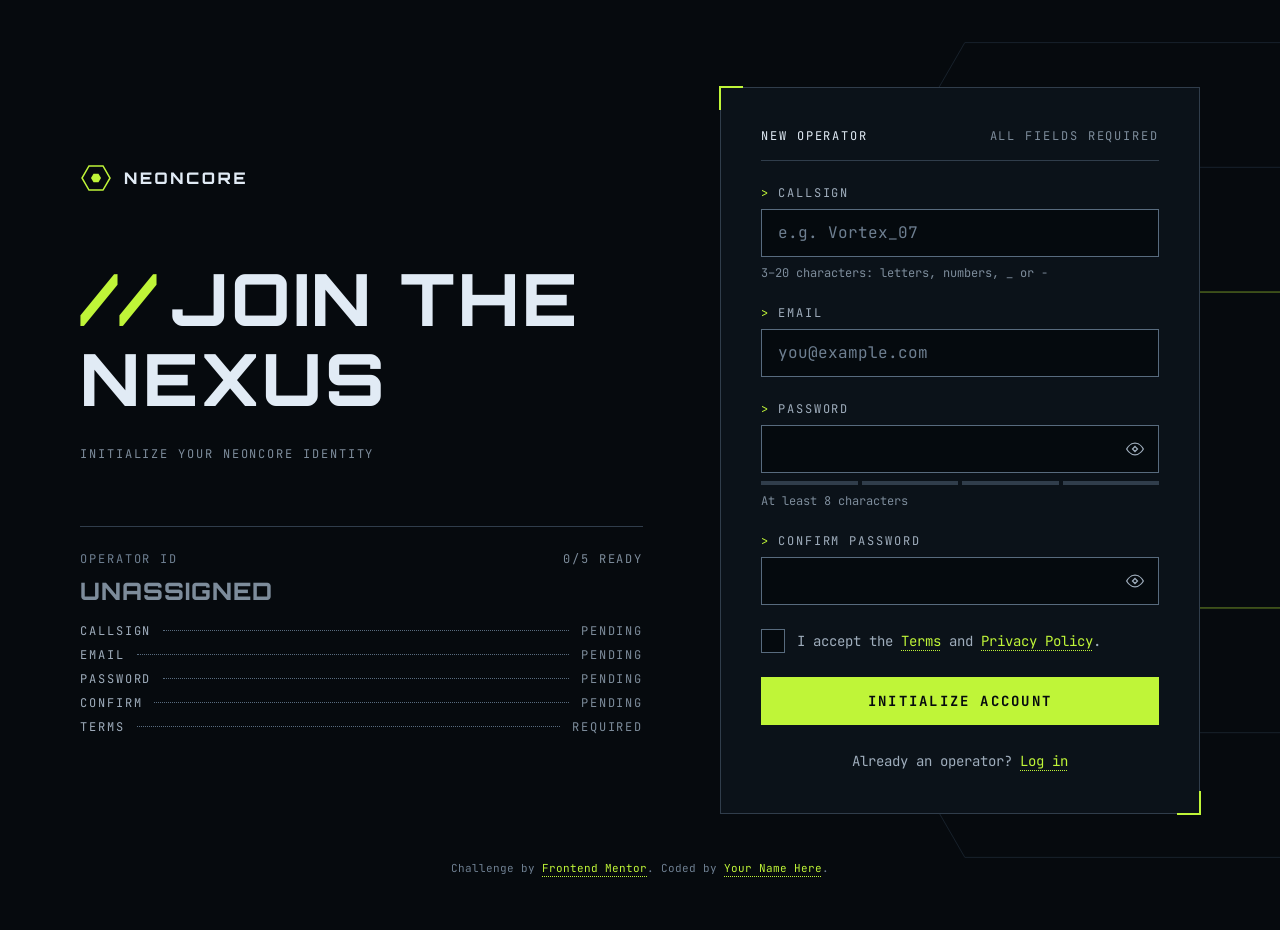
==== gamer-sign-up-form-main/index.html @ 97ead0b1 "Add files via upload" ====
<!DOCTYPE html>
<html lang="en">
<head>
  <meta charset="UTF-8">
  <meta name="viewport" content="width=device-width, initial-scale=1.0">
  <meta name="color-scheme" content="dark">
  <link rel="icon" type="image/png" sizes="32x32" href="./assets/images/favicon-32x32.png">
  <link rel="stylesheet" href="./style.css">
  <title>Frontend Mentor | Gamer sign-up form</title>
  <script src="./script.js" defer></script>
</head>
<body>
  <div class="page">
    <main class="layout">

      <!-- Brand column -->
      <section class="brand" aria-labelledby="page-title">
        <div class="brand__top">
          <img class="brand__logo" src="./assets/images/logo.svg" alt="NEONCORE" width="169" height="32">
          <!-- Ready count shown in the top bar on mobile and tablet (visual mirror of the form) -->
          <p class="readout__count brand__count" aria-hidden="true" data-ready>0/5 ready</p>
        </div>

        <h1 class="brand__title" id="page-title"><span class="brand__slashes" aria-hidden="true">//</span>Join the nexus</h1>
        <p class="brand__tagline">Initialize your NEONCORE identity</p>

        <!-- Operator ID readout: a visual mirror of the form. Hidden from screen
             readers because the form itself already announces all of this. -->
        <div class="readout" aria-hidden="true">
          <div class="readout__head">
            <p class="readout__label">Operator ID</p>
            <p class="readout__count readout__count--panel" data-ready>0/5 ready</p>
          </div>
          <p class="readout__name is-unassigned" data-operator>Unassigned</p>
          <ul class="readout__rows" role="list">
            <li class="readout__row" data-row="callsign"><span class="readout__key">Callsign</span><span class="readout__leader"></span><span class="readout__status">Pending</span></li>
            <li class="readout__row" data-row="email"><span class="readout__key">Email</span><span class="readout__leader"></span><span class="readout__status">Pending</span></li>
            <li class="readout__row" data-row="password"><span class="readout__key">Password</span><span class="readout__leader"></span><span class="readout__status">Pending</span></li>
            <li class="readout__row" data-row="confirm"><span class="readout__key">Confirm</span><span class="readout__leader"></span><span class="readout__status">Pending</span></li>
            <li class="readout__row" data-row="terms"><span class="readout__key">Terms</span><span class="readout__leader"></span><span class="readout__status">Required</span></li>
          </ul>
        </div>
      </section>

      <!-- Sign-up panel -->
      <div class="panel-wrap">
        <div class="panel">
          <form class="form" id="signup" novalidate aria-labelledby="form-title">
            <div class="panel__head">
              <h2 class="panel__title" id="form-title">New operator</h2>
              <p class="panel__note">
                <span class="only-wide">All fields required</span>
                <span class="only-narrow">All required</span>
              </p>
            </div>

            <div class="form__fields">
              <!-- Callsign -->
              <div class="field" data-field="callsign">
                <label class="field__label" for="callsign">Callsign</label>
                <div class="field__control">
                  <input class="field__input" id="callsign" name="callsign" type="text"
                         placeholder="e.g. Vortex_07" autocomplete="username" spellcheck="false"
                         autocapitalize="off" required aria-describedby="callsign-hint">
                  <img class="field__valid" src="./assets/images/icon-tick-20.svg" alt="" width="20" height="20">
                </div>
                <p class="field__hint" id="callsign-hint">3–20 characters: letters, numbers, _ or -</p>
                <p class="field__error" id="callsign-error" hidden>
                  <img src="./assets/images/icon-alert.svg" alt="" width="16" height="16">
                  <span class="field__error-text"></span>
                </p>
              </div>

              <!-- Email -->
              <div class="field" data-field="email">
                <label class="field__label" for="email">Email</label>
                <div class="field__control">
                  <input class="field__input" id="email" name="email" type="email"
                         placeholder="you@example.com" autocomplete="email" spellcheck="false"
                         autocapitalize="off" required>
                  <img class="field__valid" src="./assets/images/icon-tick-20.svg" alt="" width="20" height="20">
                </div>
                <p class="field__error" id="email-error" hidden>
                  <img src="./assets/images/icon-alert.svg" alt="" width="16" height="16">
                  <span class="field__error-text"></span>
                </p>
              </div>

              <!-- Password -->
              <div class="field field--secret" data-field="password">
                <label class="field__label" for="password">Password</label>
                <div class="field__control">
                  <input class="field__input" id="password" name="password" type="password"
                         autocomplete="new-password" required aria-describedby="password-hint">
                  <img class="field__valid" src="./assets/images/icon-tick-20.svg" alt="" width="20" height="20">
                  <button class="field__toggle" type="button" aria-controls="password" aria-pressed="false" aria-label="Show password">
                    <svg class="icon-eye" width="20" height="20" viewBox="0 0 20 20" fill="none" aria-hidden="true" focusable="false"><path stroke="currentColor" stroke-linecap="square" stroke-width="1.25" d="M1.667 10s3-5.833 8.333-5.833S18.334 10 18.334 10s-3 5.833-8.334 5.833S1.667 10 1.667 10Z"/><path stroke="currentColor" stroke-linecap="square" stroke-width="1.25" d="m10 7.5 2.5 2.5-2.5 2.5L7.5 10z"/></svg>
                    <svg class="icon-eye-off" width="20" height="20" viewBox="0 0 20 20" fill="none" aria-hidden="true" focusable="false"><path stroke="currentColor" stroke-linecap="square" stroke-width="1.25" d="M8.333 4.333A7.5 7.5 0 0 1 10 4.167c5.333 0 8.333 5.833 8.333 5.833a14.2 14.2 0 0 1-2 2.75M5.334 5.417C3 7 1.667 10 1.667 10s3 5.833 8.333 5.833a8 8 0 0 0 4.334-1.333M2.5 2.5l15 15"/></svg>
                  </button>
                </div>
                <div class="meter" data-level="0" aria-hidden="true">
                  <span></span><span></span><span></span><span></span>
                </div>
                <div class="field__foot">
                  <p class="field__hint" id="password-hint">At least 8 characters</p>
                  <p class="field__error" id="password-error" hidden>
                    <img src="./assets/images/icon-alert.svg" alt="" width="16" height="16">
                    <span class="field__error-text"></span>
                  </p>
                  <p class="strength" id="password-strength" aria-live="polite" aria-atomic="true"></p>
                </div>
              </div>

              <!-- Confirm password -->
              <div class="field field--secret" data-field="confirm">
                <label class="field__label" for="confirm">Confirm password</label>
                <div class="field__control">
                  <input class="field__input" id="confirm" name="confirm" type="password"
                         autocomplete="new-password" required>
                  <img class="field__valid" src="./assets/images/icon-tick-20.svg" alt="" width="20" height="20">
                  <button class="field__toggle" type="button" aria-controls="confirm" aria-pressed="false" aria-label="Show confirm password">
                    <svg class="icon-eye" width="20" height="20" viewBox="0 0 20 20" fill="none" aria-hidden="true" focusable="false"><path stroke="currentColor" stroke-linecap="square" stroke-width="1.25" d="M1.667 10s3-5.833 8.333-5.833S18.334 10 18.334 10s-3 5.833-8.334 5.833S1.667 10 1.667 10Z"/><path stroke="currentColor" stroke-linecap="square" stroke-width="1.25" d="m10 7.5 2.5 2.5-2.5 2.5L7.5 10z"/></svg>
                    <svg class="icon-eye-off" width="20" height="20" viewBox="0 0 20 20" fill="none" aria-hidden="true" focusable="false"><path stroke="currentColor" stroke-linecap="square" stroke-width="1.25" d="M8.333 4.333A7.5 7.5 0 0 1 10 4.167c5.333 0 8.333 5.833 8.333 5.833a14.2 14.2 0 0 1-2 2.75M5.334 5.417C3 7 1.667 10 1.667 10s3 5.833 8.333 5.833a8 8 0 0 0 4.334-1.333M2.5 2.5l15 15"/></svg>
                  </button>
                </div>
                <p class="field__error" id="confirm-error" hidden>
                  <img src="./assets/images/icon-alert.svg" alt="" width="16" height="16">
                  <span class="field__error-text"></span>
                </p>
              </div>

              <!-- Terms -->
              <div class="field field--terms" data-field="terms">
                <div class="check">
                  <input class="check__box" id="terms" name="terms" type="checkbox" required>
                  <label class="check__label" for="terms">I accept the <a href="#">Terms</a> and <a href="#">Privacy Policy</a>.</label>
                </div>
                <p class="field__error" id="terms-error" hidden>
                  <img src="./assets/images/icon-alert.svg" alt="" width="16" height="16">
                  <span class="field__error-text">Accept the terms to continue</span>
                </p>
              </div>

              <button class="btn btn--submit" id="submit" type="submit">
                <span class="btn__label">Initialize account</span>
              </button>
            </div>

            <p class="form__alt">Already an operator? <a href="#">Log in</a></p>
          </form>

          <!-- Success view -->
          <section class="success" id="success" aria-labelledby="success-title" hidden>
            <svg class="success__icon" width="78" height="72" viewBox="0 0 78 72" fill="none" aria-hidden="true" focusable="false">
              <defs>
                <filter id="hex-glow" x="-1.134" y="-4.2" width="80" height="80" filterUnits="userSpaceOnUse" color-interpolation-filters="sRGB">
                  <feGaussianBlur in="SourceGraphic" stdDeviation="8" result="blur"/>
                  <feColorMatrix in="blur" values="0 0 0 0 0.749 0 0 0 0 0.961 0 0 0 0 0.22 0 0 0 0.6 0" result="glow"/>
                  <feMerge><feMergeNode in="glow"/><feMergeNode in="SourceGraphic"/></feMerge>
                </filter>
              </defs>
              <g stroke="#bff538" stroke-linecap="square" stroke-width="1.5" filter="url(#hex-glow)">
                <path class="success__hex" pathLength="1" d="m60.866 35.8-11 19.05h-22l-11-19.05 11-19.05h22z"/>
                <path class="success__tick" pathLength="1" d="m30.866 35.8 6 6 11-12"/>
              </g>
            </svg>
            <h2 class="success__title" id="success-title" tabindex="-1" aria-describedby="success-message"><span class="brand__slashes" aria-hidden="true">//</span>Handshake complete</h2>
            <p class="success__message" id="success-message">Operator <span class="success__name" data-success-name></span> provisioned. Your account is ready.</p>
            <a class="btn" href="#">Continue to log in</a>
          </section>

          <!-- Announcements for screen readers -->
          <p class="sr-only" id="form-status" role="status"></p>
        </div>
      </div>
    </main>

    <footer class="attribution">
      Challenge by <a href="https://www.frontendmentor.io?ref=challenge">Frontend Mentor</a>.
      Coded by <a href="#">Your Name Here</a>.
    </footer>
  </div>
</body>
</html>
---- gamer-sign-up-form-main/style.css ----
/* ==========================================================================
   NEONCORE sign-up form
   ========================================================================== */

/* ---------- Fonts ---------- */
@font-face {
  font-family: "Orbitron";
  src: url("./assets/fonts/orbitron/static/orbitron-800.ttf") format("truetype");
  font-weight: 800;
  font-display: swap;
}
@font-face {
  font-family: "JetBrains Mono";
  src: url("./assets/fonts/jetbrains-mono/static/jetbrains-mono-400.ttf") format("truetype");
  font-weight: 400;
  font-display: swap;
}
@font-face {
  font-family: "JetBrains Mono";
  src: url("./assets/fonts/jetbrains-mono/static/jetbrains-mono-700.ttf") format("truetype");
  font-weight: 700;
  font-display: swap;
}

/* ---------- Tokens ---------- */
:root {
  --neutral-950: hsl(214 37% 4%);
  --neutral-900: hsl(210 39% 7%);
  --neutral-800: hsl(211 30% 13%);
  --neutral-700: hsl(211 22% 24%);
  --neutral-600: hsl(210 18% 42%);
  --neutral-500: hsl(211 14% 50%);
  --neutral-400: hsl(211 13% 55%);
  --neutral-300: hsl(211 18% 68%);
  --neutral-100: hsl(208 49% 92%);
  --neutral-50: hsl(204 60% 97%);
  --lime-500: hsl(77 90% 59%);
  --lime-700: hsl(77 67% 39%);
  --red-400: hsl(4 100% 74%);
  --amber-400: hsl(40 100% 65%);
  --navy-950: hsl(214 60% 2%);
  --lime-a60: hsl(77 90% 59% / 0.6);
  --lime-a40: hsl(77 90% 59% / 0.4);
  --navy-a80: hsl(214 60% 2% / 0.8);
  --navy-a60: hsl(214 60% 2% / 0.6);

  --font-display: "Orbitron", "Arial Black", system-ui, sans-serif;
  --font-mono: "JetBrains Mono", ui-monospace, "SFMono-Regular", Menlo, Consolas, monospace;

  --focus-ring: 1px solid var(--lime-500);
}

/* ---------- Reset ---------- */
*, *::before, *::after { box-sizing: border-box; }
* { margin: 0; }
html { -webkit-text-size-adjust: 100%; }
img, svg { display: block; max-width: 100%; }
input, button { font: inherit; color: inherit; }
button { cursor: pointer; }
[hidden] { display: none !important; }

::selection { background: var(--lime-500); color: var(--navy-950); }

html { scrollbar-color: var(--neutral-700) var(--neutral-950); }

body {
  min-height: 100vh;
  min-height: 100dvh;
  background: var(--neutral-950);
  color: var(--neutral-300);
  font-family: var(--font-mono);
  font-size: 0.875rem;
  line-height: 1.5rem;
  -webkit-font-smoothing: antialiased;
}

.sr-only {
  position: absolute;
  width: 1px; height: 1px;
  padding: 0; margin: -1px;
  overflow: hidden;
  clip: rect(0 0 0 0);
  white-space: nowrap;
  border: 0;
}

/* ---------- Text presets ---------- */
.preset-6,
.panel__head,
.field__label,
.readout__head,
.readout__row,
.brand__tagline,
.brand__count,
.strength {
  font-size: 0.75rem;
  line-height: 1rem;
  letter-spacing: 0.16em;
  text-transform: uppercase;
}

/* ---------- Links ---------- */
a {
  color: var(--lime-500);
  text-decoration: underline dotted 1px;
  text-underline-offset: 4px;
  transition: color 0.15s, text-decoration-color 0.15s;
}
a:hover { color: var(--neutral-50); }
a:focus-visible {
  outline: var(--focus-ring);
  outline-offset: 2px;
}

/* ---------- Page layout ---------- */
.page {
  min-height: 100vh;
  min-height: 100dvh;
  display: grid;
  grid-template-rows: 1fr auto;
  justify-items: center;
  align-items: center;
  padding: 2rem 1rem 1.5rem;
  overflow-x: clip;
}

.layout {
  width: 100%;
  max-width: 36rem;
  display: grid;
  gap: 2rem;
  align-content: start;
}

@media (min-width: 40rem) {
  .page { padding: 3rem 2rem 2rem; }
}

@media (min-width: 72rem) {
  .page { position: relative; padding: 4rem 2rem; }
  .attribution {
    position: absolute;
    bottom: 1.5rem;
    left: 0;
    right: 0;
    margin: 0;
  }
  .layout {
    max-width: 70rem;
    grid-template-columns: minmax(0, 1fr) 30rem;
    column-gap: clamp(3rem, 6vw, 5rem);
    align-items: center;
    align-content: center;
  }
}

.attribution {
  margin-top: 2rem;
  font-size: 0.6875rem;
  line-height: 1rem;
  text-align: center;
  color: var(--neutral-500);
}

/* ---------- Brand column ---------- */
.brand__top {
  display: flex;
  justify-content: space-between;
  align-items: center;
  gap: 1rem;
}
.brand__logo { width: 169px; height: 32px; flex: none; }
.brand__count { color: var(--neutral-400); }

.brand__title {
  margin-top: 2rem;
  font-family: var(--font-display);
  font-weight: 800;
  font-size: 2.25rem;
  line-height: 2.5rem;
  letter-spacing: 0.04em;
  text-transform: uppercase;
  color: var(--neutral-100);
}
.brand__slashes {
  color: var(--lime-500);
  margin-right: 0.18em;
  letter-spacing: 0.02em;
}

.brand__tagline {
  margin-top: 0.75rem;
  color: var(--neutral-400);
}

/* Readout — compact strip on mobile/tablet */
.readout {
  margin-top: 1.5rem;
  padding-top: 1rem;
  border-top: 1px solid var(--neutral-700);
  display: flex;
  justify-content: space-between;
  align-items: center;
  gap: 1rem;
}
.readout__label { color: var(--neutral-500); }
.readout__count--panel,
.readout__rows { display: none; }

.readout__name {
  font-size: 0.75rem;
  line-height: 1rem;
  letter-spacing: 0.08em;
  color: var(--neutral-100);
  overflow-wrap: anywhere;
  text-align: right;
}
.readout__name.is-unassigned {
  color: var(--neutral-400);
  text-transform: uppercase;
  letter-spacing: 0.16em;
}
.readout__count.is-complete { color: var(--lime-500); }

@media (min-width: 40rem) {
  .brand__title { margin-top: 3rem; font-size: 2.5rem; line-height: 3rem; }
}

@media (min-width: 72rem) {
  .brand__count { display: none; }
  .brand__title {
    margin-top: 4rem;
    font-size: 4.5rem;
    line-height: 5rem;
  }
  .brand__tagline { margin-top: 1.75rem; }

  .readout {
    margin-top: 4rem;
    padding-top: 1.5rem;
    display: block;
  }
  .readout__head {
    display: flex;
    justify-content: space-between;
    gap: 1rem;
  }
  .readout__count--panel { display: block; color: var(--neutral-400); }
  .readout__name,
  .readout__name.is-unassigned {
    margin-top: 0.5rem;
    font-family: var(--font-display);
    font-weight: 800;
    font-size: 1.5rem;
    line-height: 2rem;
    letter-spacing: 0.04em;
    text-align: left;
  }
  .readout__rows {
    display: block;
    margin-top: 0.75rem;
    padding: 0;
    list-style: none;
  }
  .readout__row {
    display: flex;
    align-items: center;
    gap: 0.75rem;
    height: 1.5rem;
  }
  .readout__key { color: var(--neutral-300); }
  .readout__leader {
    flex: 1;
    border-bottom: 1px dotted var(--neutral-600);
  }
  .readout__status { color: var(--neutral-400); transition: color 0.2s; }
  .readout__row.is-ok .readout__status { color: var(--neutral-100); }
  .readout__row.is-fault .readout__status { color: var(--red-400); }
  .readout__row.is-locked .readout__status { color: var(--neutral-300); }
}

/* ---------- Panel ---------- */
.panel-wrap {
  position: relative;
  isolation: isolate;
}

@media (min-width: 72rem) {
  /* Hex backdrop centred on the panel's right edge */
  .panel-wrap::before {
    content: "";
    position: absolute;
    z-index: -1;
    left: 100%;
    top: 50%;
    width: 960px;
    height: 960px;
    transform: translate(-50%, -50%);
    background: url("./assets/images/pattern-backdrop.svg") center / contain no-repeat;
    pointer-events: none;
  }
}

.panel {
  position: relative;
  display: grid;
  background: var(--neutral-900);
  border: 1px solid var(--neutral-700);
  padding: 2rem 1.25rem;
}
.panel::before,
.panel::after {
  content: "";
  position: absolute;
  width: 1.5rem;
  height: 1.5rem;
  border: 2px solid var(--lime-500);
  pointer-events: none;
}
.panel::before { top: -2px; left: -2px; border-right: 0; border-bottom: 0; }
.panel::after { bottom: -2px; right: -2px; border-left: 0; border-top: 0; }

@media (min-width: 40rem) {
  .panel { padding: 2.5rem; }
}

.panel__head {
  display: flex;
  justify-content: space-between;
  gap: 1rem;
  padding-bottom: 1rem;
  border-bottom: 1px solid var(--neutral-700);
}
.panel__title {
  font: inherit;
  letter-spacing: inherit;
  color: var(--neutral-100);
}
.panel__note { color: var(--neutral-400); text-align: right; }

.only-wide { display: none; }
@media (min-width: 40rem) {
  .only-wide { display: inline; }
  .only-narrow { display: none; }
}

/* ---------- Form ---------- */
.form__fields {
  margin-top: 1.5rem;
  display: grid;
  gap: 1.5rem;
}

.form__alt {
  margin-top: 1.5rem;
  text-align: center;
  color: var(--neutral-300);
}

/* Field */
.field__label {
  display: block;
  margin-bottom: 0.5rem;
  color: var(--neutral-300);
}
.field__label::before {
  content: ">";
  content: ">" / "";
  color: var(--lime-500);
  margin-right: 0.5rem;
}

.field__control { position: relative; }

.field__input {
  display: block;
  width: 100%;
  height: 3rem;
  padding: 0 3rem 0 1rem;
  border: 1px solid var(--neutral-600);
  border-radius: 0;
  background: var(--navy-a60);
  color: var(--neutral-50);
  font-size: 1rem;
  line-height: 1.5rem;
  caret-color: var(--lime-500);
  appearance: none;
  transition: border-color 0.15s;
}
.field--secret .field__input { padding-right: 5rem; }
.field__input[type="password"] { letter-spacing: 0.16em; }
.field__input::placeholder { color: var(--neutral-500); opacity: 1; letter-spacing: 0; }
.field__input:hover { border-color: var(--neutral-300); }
.field__input:focus {
  outline: var(--focus-ring);
  outline-offset: 2px;
  border-color: var(--lime-500);
}
.field__input[readonly] { cursor: default; }
.field__input[readonly]:hover { border-color: var(--neutral-600); }

/* Autofill in the dark theme */
.field__input:-webkit-autofill,
.field__input:-webkit-autofill:hover,
.field__input:-webkit-autofill:focus {
  -webkit-text-fill-color: var(--neutral-50);
  box-shadow: 0 0 0 100px var(--navy-950) inset;
  caret-color: var(--lime-500);
}

.field.is-invalid .field__input { border-color: var(--red-400); }

/* Valid tick */
.field__valid {
  position: absolute;
  top: 50%;
  right: 1rem;
  translate: 0 -50%;
  opacity: 0;
  pointer-events: none;
  transition: opacity 0.15s;
}
.field--secret .field__valid { right: 3rem; }
.field.is-valid .field__valid { opacity: 1; }

/* Show / hide toggle */
.field__toggle {
  position: absolute;
  top: 50%;
  right: 0.25rem;
  translate: 0 -50%;
  width: 2.5rem;
  height: 2.5rem;
  display: grid;
  place-items: center;
  padding: 0;
  border: 0;
  background: transparent;
  color: var(--neutral-300);
  transition: color 0.15s;
}
.field__toggle:hover { color: var(--neutral-50); }
.field__toggle[aria-pressed="true"] { color: var(--lime-500); }
.field__toggle:focus-visible {
  outline: var(--focus-ring);
  outline-offset: -1px;
}
.field__toggle:disabled { cursor: default; color: var(--neutral-600); }
.field__toggle .icon-eye-off,
.field__toggle[aria-pressed="true"] .icon-eye { display: none; }
.field__toggle[aria-pressed="true"] .icon-eye-off { display: block; }

/* Hint and error */
.field__hint {
  margin-top: 0.5rem;
  font-size: 0.75rem;
  line-height: 1rem;
  color: var(--neutral-400);
}
.field__error {
  margin-top: 0.5rem;
  display: flex;
  align-items: flex-start;
  gap: 0.5rem;
  font-size: 0.75rem;
  line-height: 1rem;
  color: var(--red-400);
}
.field__error img { flex: none; }

/* Password footer: hint/error on the left, strength on the right */
.field__foot {
  margin-top: 0.5rem;
  display: flex;
  justify-content: space-between;
  align-items: flex-start;
  gap: 1rem;
}
.field__foot .field__hint,
.field__foot .field__error { margin-top: 0; }
.strength { margin-left: auto; flex: none; }

/* Strength meter */
.meter {
  margin-top: 0.5rem;
  display: grid;
  grid-template-columns: repeat(4, 1fr);
  gap: 0.25rem;
}
.meter span {
  height: 0.25rem;
  background: var(--neutral-700);
  transition: background-color 0.2s;
}
.meter[data-level="1"] { --meter: var(--red-400); }
.meter[data-level="2"] { --meter: var(--amber-400); }
.meter[data-level="3"],
.meter[data-level="4"] { --meter: var(--lime-500); }
.meter[data-level="1"] span:nth-child(-n + 1),
.meter[data-level="2"] span:nth-child(-n + 2),
.meter[data-level="3"] span:nth-child(-n + 3),
.meter[data-level="4"] span { background: var(--meter); }

.strength[data-level="1"] { color: var(--red-400); }
.strength[data-level="2"] { color: var(--amber-400); }
.strength[data-level="3"],
.strength[data-level="4"] { color: var(--lime-500); }

/* Checkbox */
.check {
  display: flex;
  align-items: flex-start;
  gap: 0.75rem;
}
.check__box {
  flex: none;
  width: 1.5rem;
  height: 1.5rem;
  border: 1px solid var(--neutral-600);
  border-radius: 0;
  background: var(--navy-a60) center / 1rem no-repeat;
  appearance: none;
  cursor: pointer;
  transition: border-color 0.15s, background-color 0.15s;
}
.check__box:hover { border-color: var(--neutral-300); }
.check__box:checked {
  background-color: var(--lime-500);
  background-image: url("./assets/images/icon-tick-16.svg");
  border-color: var(--lime-500);
}
.check__box:checked:hover { background-color: var(--neutral-50); border-color: var(--neutral-50); }
.check__box:focus-visible {
  outline: var(--focus-ring);
  outline-offset: 2px;
}
.check__box:disabled { cursor: default; }
.field.is-invalid .check__box { border-color: var(--red-400); }
.check__label { color: var(--neutral-300); cursor: pointer; }
.check__label a { white-space: nowrap; }

/* ---------- Buttons ---------- */
.btn {
  display: flex;
  justify-content: center;
  align-items: center;
  width: 100%;
  min-height: 3rem;
  padding: 0.6875rem 1.5rem;
  border: 1px solid var(--lime-500);
  border-radius: 0;
  background: var(--lime-500);
  color: var(--neutral-950);
  font-family: var(--font-mono);
  font-weight: 700;
  font-size: 0.875rem;
  line-height: 1.5rem;
  letter-spacing: 0.16em;
  text-transform: uppercase;
  text-decoration: none;
  text-align: center;
  transition: background-color 0.15s, border-color 0.15s, color 0.15s, box-shadow 0.15s, translate 0.15s;
}
.btn:hover {
  background: var(--neutral-50);
  border-color: var(--neutral-50);
  color: var(--neutral-950);
  box-shadow: 4px 4px 0 var(--lime-700);
}
.btn:active { translate: 2px 2px; box-shadow: 2px 2px 0 var(--lime-700); }
.btn:focus-visible {
  outline: var(--focus-ring);
  outline-offset: 3px;
}

/* Loading */
.btn.is-loading,
.btn.is-loading:hover,
.btn.is-loading:active {
  background: transparent;
  border-color: var(--lime-500);
  color: var(--lime-500);
  box-shadow: none;
  translate: none;
  cursor: progress;
}
.btn.is-loading .btn__label::after {
  content: "_";
  content: "_" / "";
}
@media (prefers-reduced-motion: no-preference) {
  .btn.is-loading .btn__label::after { animation: blink 1s steps(1) infinite; }
}
@keyframes blink { 50% { opacity: 0; } }

/* ---------- Success ---------- */
.success {
  display: grid;
  align-content: center;
  justify-items: start;
  align-self: center;
  padding-block: 0.5rem;
}
.success__icon {
  /* the glow filter pads the artwork; pull the visible hex onto the content edge */
  margin: -1.0625rem 0 -1rem -1.0625rem;
}
.success__title {
  margin-top: 0.75rem;
  font-family: var(--font-display);
  font-weight: 800;
  font-size: 1.5rem;
  line-height: 2rem;
  letter-spacing: 0.04em;
  text-transform: uppercase;
  color: var(--neutral-100);
}
.success__title:focus { outline: none; }
.success__title:focus-visible { outline: var(--focus-ring); outline-offset: 4px; }
.success__message {
  margin-top: 1rem;
  font-size: 1rem;
  line-height: 1.5rem;
  color: var(--neutral-300);
}
.success__name { color: var(--lime-500); overflow-wrap: anywhere; }
.success .btn { margin-top: 2rem; }

/* ---------- Motion ---------- */
@media (prefers-reduced-motion: no-preference) {
  .panel.is-shaking { animation: shake 0.4s cubic-bezier(.36, .07, .19, .97); }

  .success:not([hidden]) .success__hex,
  .success:not([hidden]) .success__tick {
    stroke-dasharray: 1;
    stroke-dashoffset: 1;
    animation: draw 0.6s ease-out forwards;
  }
  .success:not([hidden]) .success__tick { animation-delay: 0.45s; animation-duration: 0.3s; }
}
@keyframes shake {
  20%, 60% { translate: -6px 0; }
  40%, 80% { translate: 6px 0; }
}
@keyframes draw { to { stroke-dashoffset: 0; } }
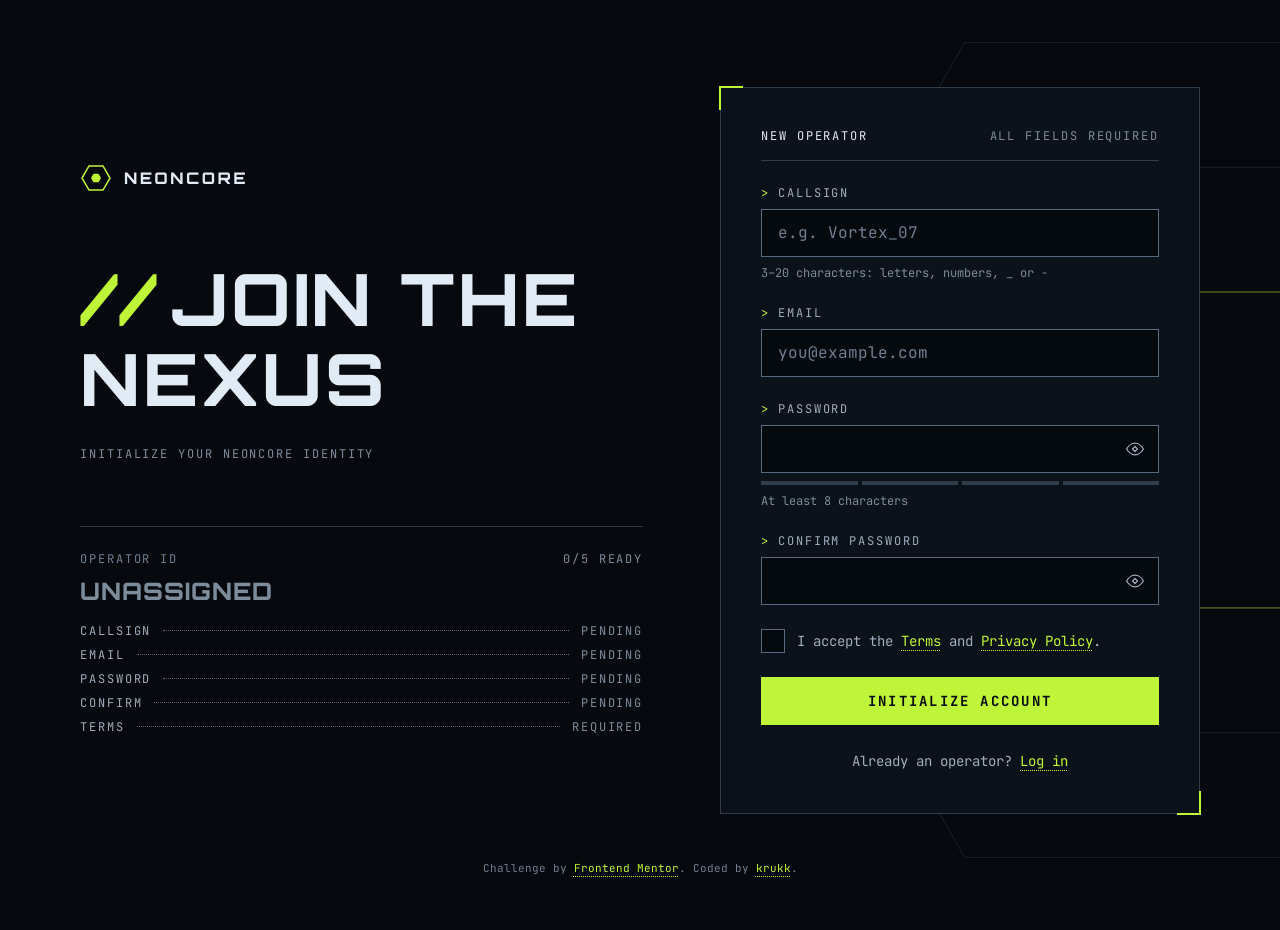
==== commit a8ec0927: "Update index.html" ====
--- a/gamer-sign-up-form-main/index.html
+++ b/gamer-sign-up-form-main/index.html
@@ -12,20 +12,13 @@
 <body>
   <div class="page">
     <main class="layout">
-
-      <!-- Brand column -->
       <section class="brand" aria-labelledby="page-title">
         <div class="brand__top">
           <img class="brand__logo" src="./assets/images/logo.svg" alt="NEONCORE" width="169" height="32">
-          <!-- Ready count shown in the top bar on mobile and tablet (visual mirror of the form) -->
           <p class="readout__count brand__count" aria-hidden="true" data-ready>0/5 ready</p>
         </div>
-
         <h1 class="brand__title" id="page-title"><span class="brand__slashes" aria-hidden="true">//</span>Join the nexus</h1>
         <p class="brand__tagline">Initialize your NEONCORE identity</p>
-
-        <!-- Operator ID readout: a visual mirror of the form. Hidden from screen
-             readers because the form itself already announces all of this. -->
         <div class="readout" aria-hidden="true">
           <div class="readout__head">
             <p class="readout__label">Operator ID</p>
@@ -41,8 +34,6 @@
           </ul>
         </div>
       </section>
-
-      <!-- Sign-up panel -->
       <div class="panel-wrap">
         <div class="panel">
           <form class="form" id="signup" novalidate aria-labelledby="form-title">
@@ -53,9 +44,7 @@
                 <span class="only-narrow">All required</span>
               </p>
             </div>
-
             <div class="form__fields">
-              <!-- Callsign -->
               <div class="field" data-field="callsign">
                 <label class="field__label" for="callsign">Callsign</label>
                 <div class="field__control">
@@ -70,8 +59,6 @@
                   <span class="field__error-text"></span>
                 </p>
               </div>
-
-              <!-- Email -->
               <div class="field" data-field="email">
                 <label class="field__label" for="email">Email</label>
                 <div class="field__control">
@@ -85,8 +72,6 @@
                   <span class="field__error-text"></span>
                 </p>
               </div>
-
-              <!-- Password -->
               <div class="field field--secret" data-field="password">
                 <label class="field__label" for="password">Password</label>
                 <div class="field__control">
@@ -110,8 +95,6 @@
                   <p class="strength" id="password-strength" aria-live="polite" aria-atomic="true"></p>
                 </div>
               </div>
-
-              <!-- Confirm password -->
               <div class="field field--secret" data-field="confirm">
                 <label class="field__label" for="confirm">Confirm password</label>
                 <div class="field__control">
@@ -128,8 +111,6 @@
                   <span class="field__error-text"></span>
                 </p>
               </div>
-
-              <!-- Terms -->
               <div class="field field--terms" data-field="terms">
                 <div class="check">
                   <input class="check__box" id="terms" name="terms" type="checkbox" required>
@@ -140,16 +121,12 @@
                   <span class="field__error-text">Accept the terms to continue</span>
                 </p>
               </div>
-
               <button class="btn btn--submit" id="submit" type="submit">
                 <span class="btn__label">Initialize account</span>
               </button>
             </div>
-
             <p class="form__alt">Already an operator? <a href="#">Log in</a></p>
           </form>
-
-          <!-- Success view -->
           <section class="success" id="success" aria-labelledby="success-title" hidden>
             <svg class="success__icon" width="78" height="72" viewBox="0 0 78 72" fill="none" aria-hidden="true" focusable="false">
               <defs>
@@ -169,15 +146,13 @@
             <a class="btn" href="#">Continue to log in</a>
           </section>
 
-          <!-- Announcements for screen readers -->
           <p class="sr-only" id="form-status" role="status"></p>
         </div>
       </div>
     </main>
-
     <footer class="attribution">
       Challenge by <a href="https://www.frontendmentor.io?ref=challenge">Frontend Mentor</a>.
-      Coded by <a href="#">Your Name Here</a>.
+      Coded by <a href="#">krukk</a>.
     </footer>
   </div>
 </body>
--- a/gamer-sign-up-form-main/style.css
+++ b/gamer-sign-up-form-main/style.css
@@ -1,90 +1,115 @@
-/* ==========================================================================
-   NEONCORE sign-up form
-   ========================================================================== */
-
-/* ---------- Fonts ---------- */
 @font-face {
-  font-family: "Orbitron";
-  src: url("./assets/fonts/orbitron/static/orbitron-800.ttf") format("truetype");
-  font-weight: 800;
-  font-display: swap;
-}
+    font-family: "Orbitron";
+    src: url("./assets/fonts/orbitron/static/orbitron-800.ttf") format("truetype");
+    font-weight: 800;
+    font-display: swap;
+}
+
 @font-face {
-  font-family: "JetBrains Mono";
-  src: url("./assets/fonts/jetbrains-mono/static/jetbrains-mono-400.ttf") format("truetype");
-  font-weight: 400;
-  font-display: swap;
-}
+    font-family: "JetBrains Mono";
+    src: url("./assets/fonts/jetbrains-mono/static/jetbrains-mono-400.ttf") format("truetype");
+    font-weight: 400;
+    font-display: swap;
+}
+
 @font-face {
-  font-family: "JetBrains Mono";
-  src: url("./assets/fonts/jetbrains-mono/static/jetbrains-mono-700.ttf") format("truetype");
-  font-weight: 700;
-  font-display: swap;
-}
-
-/* ---------- Tokens ---------- */
+    font-family: "JetBrains Mono";
+    src: url("./assets/fonts/jetbrains-mono/static/jetbrains-mono-700.ttf") format("truetype");
+    font-weight: 700;
+    font-display: swap;
+}
+
 :root {
-  --neutral-950: hsl(214 37% 4%);
-  --neutral-900: hsl(210 39% 7%);
-  --neutral-800: hsl(211 30% 13%);
-  --neutral-700: hsl(211 22% 24%);
-  --neutral-600: hsl(210 18% 42%);
-  --neutral-500: hsl(211 14% 50%);
-  --neutral-400: hsl(211 13% 55%);
-  --neutral-300: hsl(211 18% 68%);
-  --neutral-100: hsl(208 49% 92%);
-  --neutral-50: hsl(204 60% 97%);
-  --lime-500: hsl(77 90% 59%);
-  --lime-700: hsl(77 67% 39%);
-  --red-400: hsl(4 100% 74%);
-  --amber-400: hsl(40 100% 65%);
-  --navy-950: hsl(214 60% 2%);
-  --lime-a60: hsl(77 90% 59% / 0.6);
-  --lime-a40: hsl(77 90% 59% / 0.4);
-  --navy-a80: hsl(214 60% 2% / 0.8);
-  --navy-a60: hsl(214 60% 2% / 0.6);
-
-  --font-display: "Orbitron", "Arial Black", system-ui, sans-serif;
-  --font-mono: "JetBrains Mono", ui-monospace, "SFMono-Regular", Menlo, Consolas, monospace;
-
-  --focus-ring: 1px solid var(--lime-500);
-}
-
-/* ---------- Reset ---------- */
-*, *::before, *::after { box-sizing: border-box; }
-* { margin: 0; }
-html { -webkit-text-size-adjust: 100%; }
-img, svg { display: block; max-width: 100%; }
-input, button { font: inherit; color: inherit; }
-button { cursor: pointer; }
-[hidden] { display: none !important; }
-
-::selection { background: var(--lime-500); color: var(--navy-950); }
-
-html { scrollbar-color: var(--neutral-700) var(--neutral-950); }
+    --neutral-950: hsl(214 37% 4%);
+    --neutral-900: hsl(210 39% 7%);
+    --neutral-800: hsl(211 30% 13%);
+    --neutral-700: hsl(211 22% 24%);
+    --neutral-600: hsl(210 18% 42%);
+    --neutral-500: hsl(211 14% 50%);
+    --neutral-400: hsl(211 13% 55%);
+    --neutral-300: hsl(211 18% 68%);
+    --neutral-100: hsl(208 49% 92%);
+    --neutral-50: hsl(204 60% 97%);
+    --lime-500: hsl(77 90% 59%);
+    --lime-700: hsl(77 67% 39%);
+    --red-400: hsl(4 100% 74%);
+    --amber-400: hsl(40 100% 65%);
+    --navy-950: hsl(214 60% 2%);
+    --lime-a60: hsl(77 90% 59% / 0.6);
+    --lime-a40: hsl(77 90% 59% / 0.4);
+    --navy-a80: hsl(214 60% 2% / 0.8);
+    --navy-a60: hsl(214 60% 2% / 0.6);
+    --font-display: "Orbitron", "Arial Black", system-ui, sans-serif;
+    --font-mono: "JetBrains Mono", ui-monospace, "SFMono-Regular", Menlo, Consolas, monospace;
+    --focus-ring: 1px solid var(--lime-500);
+}
+
+*,
+*::before,
+*::after {
+    box-sizing: border-box;
+}
+
+* {
+    margin: 0;
+}
+
+html {
+    -webkit-text-size-adjust: 100%;
+}
+
+img,
+svg {
+    display: block;
+    max-width: 100%;
+}
+
+input,
+button {
+    font: inherit;
+    color: inherit;
+}
+
+button {
+    cursor: pointer;
+}
+
+[hidden] {
+    display: none !important;
+}
+
+::selection {
+    background: var(--lime-500);
+    color: var(--navy-950);
+}
+
+html {
+    scrollbar-color: var(--neutral-700) var(--neutral-950);
+}
 
 body {
-  min-height: 100vh;
-  min-height: 100dvh;
-  background: var(--neutral-950);
-  color: var(--neutral-300);
-  font-family: var(--font-mono);
-  font-size: 0.875rem;
-  line-height: 1.5rem;
-  -webkit-font-smoothing: antialiased;
+    min-height: 100vh;
+    min-height: 100dvh;
+    background: var(--neutral-950);
+    color: var(--neutral-300);
+    font-family: var(--font-mono);
+    font-size: 0.875rem;
+    line-height: 1.5rem;
+    -webkit-font-smoothing: antialiased;
 }
 
 .sr-only {
-  position: absolute;
-  width: 1px; height: 1px;
-  padding: 0; margin: -1px;
-  overflow: hidden;
-  clip: rect(0 0 0 0);
-  white-space: nowrap;
-  border: 0;
-}
-
-/* ---------- Text presets ---------- */
+    position: absolute;
+    width: 1px;
+    height: 1px;
+    padding: 0;
+    margin: -1px;
+    overflow: hidden;
+    clip: rect(0 0 0 0);
+    white-space: nowrap;
+    border: 0;
+}
+
 .preset-6,
 .panel__head,
 .field__label,
@@ -93,553 +118,764 @@
 .brand__tagline,
 .brand__count,
 .strength {
-  font-size: 0.75rem;
-  line-height: 1rem;
-  letter-spacing: 0.16em;
-  text-transform: uppercase;
-}
-
-/* ---------- Links ---------- */
+    font-size: 0.75rem;
+    line-height: 1rem;
+    letter-spacing: 0.16em;
+    text-transform: uppercase;
+}
+
 a {
-  color: var(--lime-500);
-  text-decoration: underline dotted 1px;
-  text-underline-offset: 4px;
-  transition: color 0.15s, text-decoration-color 0.15s;
-}
-a:hover { color: var(--neutral-50); }
+    color: var(--lime-500);
+    text-decoration: underline dotted 1px;
+    text-underline-offset: 4px;
+    transition: color 0.15s, text-decoration-color 0.15s;
+}
+
+a:hover {
+    color: var(--neutral-50);
+}
+
 a:focus-visible {
-  outline: var(--focus-ring);
-  outline-offset: 2px;
-}
-
-/* ---------- Page layout ---------- */
+    outline: var(--focus-ring);
+    outline-offset: 2px;
+}
+
 .page {
-  min-height: 100vh;
-  min-height: 100dvh;
-  display: grid;
-  grid-template-rows: 1fr auto;
-  justify-items: center;
-  align-items: center;
-  padding: 2rem 1rem 1.5rem;
-  overflow-x: clip;
+    min-height: 100vh;
+    min-height: 100dvh;
+    display: grid;
+    grid-template-rows: 1fr auto;
+    justify-items: center;
+    align-items: center;
+    padding: 2rem 1rem 1.5rem;
+    overflow-x: clip;
 }
 
 .layout {
-  width: 100%;
-  max-width: 36rem;
-  display: grid;
-  gap: 2rem;
-  align-content: start;
+    width: 100%;
+    max-width: 36rem;
+    display: grid;
+    gap: 2rem;
+    align-content: start;
 }
 
 @media (min-width: 40rem) {
-  .page { padding: 3rem 2rem 2rem; }
+    .page {
+        padding: 3rem 2rem 2rem;
+    }
 }
 
 @media (min-width: 72rem) {
-  .page { position: relative; padding: 4rem 2rem; }
-  .attribution {
+    .page {
+        position: relative;
+        padding: 4rem 2rem;
+    }
+    .attribution {
+        position: absolute;
+        bottom: 1.5rem;
+        left: 0;
+        right: 0;
+        margin: 0;
+    }
+    .layout {
+        max-width: 70rem;
+        grid-template-columns: minmax(0, 1fr) 30rem;
+        column-gap: clamp(3rem, 6vw, 5rem);
+        align-items: center;
+        align-content: center;
+    }
+}
+
+.attribution {
+    margin-top: 2rem;
+    font-size: 0.6875rem;
+    line-height: 1rem;
+    text-align: center;
+    color: var(--neutral-500);
+}
+
+.brand__top {
+    display: flex;
+    justify-content: space-between;
+    align-items: center;
+    gap: 1rem;
+}
+
+.brand__logo {
+    width: 169px;
+    height: 32px;
+    flex: none;
+}
+
+.brand__count {
+    color: var(--neutral-400);
+}
+
+.brand__title {
+    margin-top: 2rem;
+    font-family: var(--font-display);
+    font-weight: 800;
+    font-size: 2.25rem;
+    line-height: 2.5rem;
+    letter-spacing: 0.04em;
+    text-transform: uppercase;
+    color: var(--neutral-100);
+}
+
+.brand__slashes {
+    color: var(--lime-500);
+    margin-right: 0.18em;
+    letter-spacing: 0.02em;
+}
+
+.brand__tagline {
+    margin-top: 0.75rem;
+    color: var(--neutral-400);
+}
+
+.readout {
+    margin-top: 1.5rem;
+    padding-top: 1rem;
+    border-top: 1px solid var(--neutral-700);
+    display: flex;
+    justify-content: space-between;
+    align-items: center;
+    gap: 1rem;
+}
+
+.readout__label {
+    color: var(--neutral-500);
+}
+
+.readout__count--panel,
+.readout__rows {
+    display: none;
+}
+
+.readout__name {
+    font-size: 0.75rem;
+    line-height: 1rem;
+    letter-spacing: 0.08em;
+    color: var(--neutral-100);
+    overflow-wrap: anywhere;
+    text-align: right;
+}
+
+.readout__name.is-unassigned {
+    color: var(--neutral-400);
+    text-transform: uppercase;
+    letter-spacing: 0.16em;
+}
+
+.readout__count.is-complete {
+    color: var(--lime-500);
+}
+
+@media (min-width: 40rem) {
+    .brand__title {
+        margin-top: 3rem;
+        font-size: 2.5rem;
+        line-height: 3rem;
+    }
+}
+
+@media (min-width: 72rem) {
+    .brand__count {
+        display: none;
+    }
+    .brand__title {
+        margin-top: 4rem;
+        font-size: 4.5rem;
+        line-height: 5rem;
+    }
+    .brand__tagline {
+        margin-top: 1.75rem;
+    }
+    .readout {
+        margin-top: 4rem;
+        padding-top: 1.5rem;
+        display: block;
+    }
+    .readout__head {
+        display: flex;
+        justify-content: space-between;
+        gap: 1rem;
+    }
+    .readout__count--panel {
+        display: block;
+        color: var(--neutral-400);
+    }
+    .readout__name,
+    .readout__name.is-unassigned {
+        margin-top: 0.5rem;
+        font-family: var(--font-display);
+        font-weight: 800;
+        font-size: 1.5rem;
+        line-height: 2rem;
+        letter-spacing: 0.04em;
+        text-align: left;
+    }
+    .readout__rows {
+        display: block;
+        margin-top: 0.75rem;
+        padding: 0;
+        list-style: none;
+    }
+    .readout__row {
+        display: flex;
+        align-items: center;
+        gap: 0.75rem;
+        height: 1.5rem;
+    }
+    .readout__key {
+        color: var(--neutral-300);
+    }
+    .readout__leader {
+        flex: 1;
+        border-bottom: 1px dotted var(--neutral-600);
+    }
+    .readout__status {
+        color: var(--neutral-400);
+        transition: color 0.2s;
+    }
+    .readout__row.is-ok .readout__status {
+        color: var(--neutral-100);
+    }
+    .readout__row.is-fault .readout__status {
+        color: var(--red-400);
+    }
+    .readout__row.is-locked .readout__status {
+        color: var(--neutral-300);
+    }
+}
+
+.panel-wrap {
+    position: relative;
+    isolation: isolate;
+}
+
+@media (min-width: 72rem) {
+    .panel-wrap::before {
+        content: "";
+        position: absolute;
+        z-index: -1;
+        left: 100%;
+        top: 50%;
+        width: 960px;
+        height: 960px;
+        transform: translate(-50%, -50%);
+        background: url("./assets/images/pattern-backdrop.svg") center / contain no-repeat;
+        pointer-events: none;
+    }
+}
+
+.panel {
+    position: relative;
+    display: grid;
+    background: var(--neutral-900);
+    border: 1px solid var(--neutral-700);
+    padding: 2rem 1.25rem;
+}
+
+.panel::before,
+.panel::after {
+    content: "";
     position: absolute;
-    bottom: 1.5rem;
-    left: 0;
-    right: 0;
-    margin: 0;
-  }
-  .layout {
-    max-width: 70rem;
-    grid-template-columns: minmax(0, 1fr) 30rem;
-    column-gap: clamp(3rem, 6vw, 5rem);
-    align-items: center;
-    align-content: center;
-  }
-}
-
-.attribution {
-  margin-top: 2rem;
-  font-size: 0.6875rem;
-  line-height: 1rem;
-  text-align: center;
-  color: var(--neutral-500);
-}
-
-/* ---------- Brand column ---------- */
-.brand__top {
-  display: flex;
-  justify-content: space-between;
-  align-items: center;
-  gap: 1rem;
-}
-.brand__logo { width: 169px; height: 32px; flex: none; }
-.brand__count { color: var(--neutral-400); }
-
-.brand__title {
-  margin-top: 2rem;
-  font-family: var(--font-display);
-  font-weight: 800;
-  font-size: 2.25rem;
-  line-height: 2.5rem;
-  letter-spacing: 0.04em;
-  text-transform: uppercase;
-  color: var(--neutral-100);
-}
-.brand__slashes {
-  color: var(--lime-500);
-  margin-right: 0.18em;
-  letter-spacing: 0.02em;
-}
-
-.brand__tagline {
-  margin-top: 0.75rem;
-  color: var(--neutral-400);
-}
-
-/* Readout — compact strip on mobile/tablet */
-.readout {
-  margin-top: 1.5rem;
-  padding-top: 1rem;
-  border-top: 1px solid var(--neutral-700);
-  display: flex;
-  justify-content: space-between;
-  align-items: center;
-  gap: 1rem;
-}
-.readout__label { color: var(--neutral-500); }
-.readout__count--panel,
-.readout__rows { display: none; }
-
-.readout__name {
-  font-size: 0.75rem;
-  line-height: 1rem;
-  letter-spacing: 0.08em;
-  color: var(--neutral-100);
-  overflow-wrap: anywhere;
-  text-align: right;
-}
-.readout__name.is-unassigned {
-  color: var(--neutral-400);
-  text-transform: uppercase;
-  letter-spacing: 0.16em;
-}
-.readout__count.is-complete { color: var(--lime-500); }
+    width: 1.5rem;
+    height: 1.5rem;
+    border: 2px solid var(--lime-500);
+    pointer-events: none;
+}
+
+.panel::before {
+    top: -2px;
+    left: -2px;
+    border-right: 0;
+    border-bottom: 0;
+}
+
+.panel::after {
+    bottom: -2px;
+    right: -2px;
+    border-left: 0;
+    border-top: 0;
+}
 
 @media (min-width: 40rem) {
-  .brand__title { margin-top: 3rem; font-size: 2.5rem; line-height: 3rem; }
-}
-
-@media (min-width: 72rem) {
-  .brand__count { display: none; }
-  .brand__title {
-    margin-top: 4rem;
-    font-size: 4.5rem;
-    line-height: 5rem;
-  }
-  .brand__tagline { margin-top: 1.75rem; }
-
-  .readout {
-    margin-top: 4rem;
-    padding-top: 1.5rem;
-    display: block;
-  }
-  .readout__head {
+    .panel {
+        padding: 2.5rem;
+    }
+}
+
+.panel__head {
     display: flex;
     justify-content: space-between;
     gap: 1rem;
-  }
-  .readout__count--panel { display: block; color: var(--neutral-400); }
-  .readout__name,
-  .readout__name.is-unassigned {
+    padding-bottom: 1rem;
+    border-bottom: 1px solid var(--neutral-700);
+}
+
+.panel__title {
+    font: inherit;
+    letter-spacing: inherit;
+    color: var(--neutral-100);
+}
+
+.panel__note {
+    color: var(--neutral-400);
+    text-align: right;
+}
+
+.only-wide {
+    display: none;
+}
+
+@media (min-width: 40rem) {
+    .only-wide {
+        display: inline;
+    }
+    .only-narrow {
+        display: none;
+    }
+}
+
+.form__fields {
+    margin-top: 1.5rem;
+    display: grid;
+    gap: 1.5rem;
+}
+
+.form__alt {
+    margin-top: 1.5rem;
+    text-align: center;
+    color: var(--neutral-300);
+}
+
+
+/* Field */
+
+.field__label {
+    display: block;
+    margin-bottom: 0.5rem;
+    color: var(--neutral-300);
+}
+
+.field__label::before {
+    content: ">";
+    content: ">" / "";
+    color: var(--lime-500);
+    margin-right: 0.5rem;
+}
+
+.field__control {
+    position: relative;
+}
+
+.field__input {
+    display: block;
+    width: 100%;
+    height: 3rem;
+    padding: 0 3rem 0 1rem;
+    border: 1px solid var(--neutral-600);
+    border-radius: 0;
+    background: var(--navy-a60);
+    color: var(--neutral-50);
+    font-size: 1rem;
+    line-height: 1.5rem;
+    caret-color: var(--lime-500);
+    appearance: none;
+    transition: border-color 0.15s;
+}
+
+.field--secret .field__input {
+    padding-right: 5rem;
+}
+
+.field__input[type="password"] {
+    letter-spacing: 0.16em;
+}
+
+.field__input::placeholder {
+    color: var(--neutral-500);
+    opacity: 1;
+    letter-spacing: 0;
+}
+
+.field__input:hover {
+    border-color: var(--neutral-300);
+}
+
+.field__input:focus {
+    outline: var(--focus-ring);
+    outline-offset: 2px;
+    border-color: var(--lime-500);
+}
+
+.field__input[readonly] {
+    cursor: default;
+}
+
+.field__input[readonly]:hover {
+    border-color: var(--neutral-600);
+}
+
+.field__input:-webkit-autofill,
+.field__input:-webkit-autofill:hover,
+.field__input:-webkit-autofill:focus {
+    -webkit-text-fill-color: var(--neutral-50);
+    box-shadow: 0 0 0 100px var(--navy-950) inset;
+    caret-color: var(--lime-500);
+}
+
+.field.is-invalid .field__input {
+    border-color: var(--red-400);
+}
+
+.field__valid {
+    position: absolute;
+    top: 50%;
+    right: 1rem;
+    translate: 0 -50%;
+    opacity: 0;
+    pointer-events: none;
+    transition: opacity 0.15s;
+}
+
+.field--secret .field__valid {
+    right: 3rem;
+}
+
+.field.is-valid .field__valid {
+    opacity: 1;
+}
+
+.field__toggle {
+    position: absolute;
+    top: 50%;
+    right: 0.25rem;
+    translate: 0 -50%;
+    width: 2.5rem;
+    height: 2.5rem;
+    display: grid;
+    place-items: center;
+    padding: 0;
+    border: 0;
+    background: transparent;
+    color: var(--neutral-300);
+    transition: color 0.15s;
+}
+
+.field__toggle:hover {
+    color: var(--neutral-50);
+}
+
+.field__toggle[aria-pressed="true"] {
+    color: var(--lime-500);
+}
+
+.field__toggle:focus-visible {
+    outline: var(--focus-ring);
+    outline-offset: -1px;
+}
+
+.field__toggle:disabled {
+    cursor: default;
+    color: var(--neutral-600);
+}
+
+.field__toggle .icon-eye-off,
+.field__toggle[aria-pressed="true"] .icon-eye {
+    display: none;
+}
+
+.field__toggle[aria-pressed="true"] .icon-eye-off {
+    display: block;
+}
+
+.field__hint {
     margin-top: 0.5rem;
+    font-size: 0.75rem;
+    line-height: 1rem;
+    color: var(--neutral-400);
+}
+
+.field__error {
+    margin-top: 0.5rem;
+    display: flex;
+    align-items: flex-start;
+    gap: 0.5rem;
+    font-size: 0.75rem;
+    line-height: 1rem;
+    color: var(--red-400);
+}
+
+.field__error img {
+    flex: none;
+}
+
+.field__foot {
+    margin-top: 0.5rem;
+    display: flex;
+    justify-content: space-between;
+    align-items: flex-start;
+    gap: 1rem;
+}
+
+.field__foot .field__hint,
+.field__foot .field__error {
+    margin-top: 0;
+}
+
+.strength {
+    margin-left: auto;
+    flex: none;
+}
+
+.meter {
+    margin-top: 0.5rem;
+    display: grid;
+    grid-template-columns: repeat(4, 1fr);
+    gap: 0.25rem;
+}
+
+.meter span {
+    height: 0.25rem;
+    background: var(--neutral-700);
+    transition: background-color 0.2s;
+}
+
+.meter[data-level="1"] {
+    --meter: var(--red-400);
+}
+
+.meter[data-level="2"] {
+    --meter: var(--amber-400);
+}
+
+.meter[data-level="3"],
+.meter[data-level="4"] {
+    --meter: var(--lime-500);
+}
+
+.meter[data-level="1"] span:nth-child(-n+1),
+.meter[data-level="2"] span:nth-child(-n+2),
+.meter[data-level="3"] span:nth-child(-n+3),
+.meter[data-level="4"] span {
+    background: var(--meter);
+}
+
+.strength[data-level="1"] {
+    color: var(--red-400);
+}
+
+.strength[data-level="2"] {
+    color: var(--amber-400);
+}
+
+.strength[data-level="3"],
+.strength[data-level="4"] {
+    color: var(--lime-500);
+}
+
+.check {
+    display: flex;
+    align-items: flex-start;
+    gap: 0.75rem;
+}
+
+.check__box {
+    flex: none;
+    width: 1.5rem;
+    height: 1.5rem;
+    border: 1px solid var(--neutral-600);
+    border-radius: 0;
+    background: var(--navy-a60) center / 1rem no-repeat;
+    appearance: none;
+    cursor: pointer;
+    transition: border-color 0.15s, background-color 0.15s;
+}
+
+.check__box:hover {
+    border-color: var(--neutral-300);
+}
+
+.check__box:checked {
+    background-color: var(--lime-500);
+    background-image: url("./assets/images/icon-tick-16.svg");
+    border-color: var(--lime-500);
+}
+
+.check__box:checked:hover {
+    background-color: var(--neutral-50);
+    border-color: var(--neutral-50);
+}
+
+.check__box:focus-visible {
+    outline: var(--focus-ring);
+    outline-offset: 2px;
+}
+
+.check__box:disabled {
+    cursor: default;
+}
+
+.field.is-invalid .check__box {
+    border-color: var(--red-400);
+}
+
+.check__label {
+    color: var(--neutral-300);
+    cursor: pointer;
+}
+
+.check__label a {
+    white-space: nowrap;
+}
+
+.btn {
+    display: flex;
+    justify-content: center;
+    align-items: center;
+    width: 100%;
+    min-height: 3rem;
+    padding: 0.6875rem 1.5rem;
+    border: 1px solid var(--lime-500);
+    border-radius: 0;
+    background: var(--lime-500);
+    color: var(--neutral-950);
+    font-family: var(--font-mono);
+    font-weight: 700;
+    font-size: 0.875rem;
+    line-height: 1.5rem;
+    letter-spacing: 0.16em;
+    text-transform: uppercase;
+    text-decoration: none;
+    text-align: center;
+    transition: background-color 0.15s, border-color 0.15s, color 0.15s, box-shadow 0.15s, translate 0.15s;
+}
+
+.btn:hover {
+    background: var(--neutral-50);
+    border-color: var(--neutral-50);
+    color: var(--neutral-950);
+    box-shadow: 4px 4px 0 var(--lime-700);
+}
+
+.btn:active {
+    translate: 2px 2px;
+    box-shadow: 2px 2px 0 var(--lime-700);
+}
+
+.btn:focus-visible {
+    outline: var(--focus-ring);
+    outline-offset: 3px;
+}
+
+.btn.is-loading,
+.btn.is-loading:hover,
+.btn.is-loading:active {
+    background: transparent;
+    border-color: var(--lime-500);
+    color: var(--lime-500);
+    box-shadow: none;
+    translate: none;
+    cursor: progress;
+}
+
+.btn.is-loading .btn__label::after {
+    content: "_";
+    content: "_" / "";
+}
+
+@media (prefers-reduced-motion: no-preference) {
+    .btn.is-loading .btn__label::after {
+        animation: blink 1s steps(1) infinite;
+    }
+}
+
+@keyframes blink {
+    50% {
+        opacity: 0;
+    }
+}
+
+.success {
+    display: grid;
+    align-content: center;
+    justify-items: start;
+    align-self: center;
+    padding-block: 0.5rem;
+}
+
+.success__icon {
+    margin: -1.0625rem 0 -1rem -1.0625rem;
+}
+
+.success__title {
+    margin-top: 0.75rem;
     font-family: var(--font-display);
     font-weight: 800;
     font-size: 1.5rem;
     line-height: 2rem;
     letter-spacing: 0.04em;
-    text-align: left;
-  }
-  .readout__rows {
-    display: block;
-    margin-top: 0.75rem;
-    padding: 0;
-    list-style: none;
-  }
-  .readout__row {
-    display: flex;
-    align-items: center;
-    gap: 0.75rem;
-    height: 1.5rem;
-  }
-  .readout__key { color: var(--neutral-300); }
-  .readout__leader {
-    flex: 1;
-    border-bottom: 1px dotted var(--neutral-600);
-  }
-  .readout__status { color: var(--neutral-400); transition: color 0.2s; }
-  .readout__row.is-ok .readout__status { color: var(--neutral-100); }
-  .readout__row.is-fault .readout__status { color: var(--red-400); }
-  .readout__row.is-locked .readout__status { color: var(--neutral-300); }
-}
-
-/* ---------- Panel ---------- */
-.panel-wrap {
-  position: relative;
-  isolation: isolate;
-}
-
-@media (min-width: 72rem) {
-  /* Hex backdrop centred on the panel's right edge */
-  .panel-wrap::before {
-    content: "";
-    position: absolute;
-    z-index: -1;
-    left: 100%;
-    top: 50%;
-    width: 960px;
-    height: 960px;
-    transform: translate(-50%, -50%);
-    background: url("./assets/images/pattern-backdrop.svg") center / contain no-repeat;
-    pointer-events: none;
-  }
-}
-
-.panel {
-  position: relative;
-  display: grid;
-  background: var(--neutral-900);
-  border: 1px solid var(--neutral-700);
-  padding: 2rem 1.25rem;
-}
-.panel::before,
-.panel::after {
-  content: "";
-  position: absolute;
-  width: 1.5rem;
-  height: 1.5rem;
-  border: 2px solid var(--lime-500);
-  pointer-events: none;
-}
-.panel::before { top: -2px; left: -2px; border-right: 0; border-bottom: 0; }
-.panel::after { bottom: -2px; right: -2px; border-left: 0; border-top: 0; }
-
-@media (min-width: 40rem) {
-  .panel { padding: 2.5rem; }
-}
-
-.panel__head {
-  display: flex;
-  justify-content: space-between;
-  gap: 1rem;
-  padding-bottom: 1rem;
-  border-bottom: 1px solid var(--neutral-700);
-}
-.panel__title {
-  font: inherit;
-  letter-spacing: inherit;
-  color: var(--neutral-100);
-}
-.panel__note { color: var(--neutral-400); text-align: right; }
-
-.only-wide { display: none; }
-@media (min-width: 40rem) {
-  .only-wide { display: inline; }
-  .only-narrow { display: none; }
-}
-
-/* ---------- Form ---------- */
-.form__fields {
-  margin-top: 1.5rem;
-  display: grid;
-  gap: 1.5rem;
-}
-
-.form__alt {
-  margin-top: 1.5rem;
-  text-align: center;
-  color: var(--neutral-300);
-}
-
-/* Field */
-.field__label {
-  display: block;
-  margin-bottom: 0.5rem;
-  color: var(--neutral-300);
-}
-.field__label::before {
-  content: ">";
-  content: ">" / "";
-  color: var(--lime-500);
-  margin-right: 0.5rem;
-}
-
-.field__control { position: relative; }
-
-.field__input {
-  display: block;
-  width: 100%;
-  height: 3rem;
-  padding: 0 3rem 0 1rem;
-  border: 1px solid var(--neutral-600);
-  border-radius: 0;
-  background: var(--navy-a60);
-  color: var(--neutral-50);
-  font-size: 1rem;
-  line-height: 1.5rem;
-  caret-color: var(--lime-500);
-  appearance: none;
-  transition: border-color 0.15s;
-}
-.field--secret .field__input { padding-right: 5rem; }
-.field__input[type="password"] { letter-spacing: 0.16em; }
-.field__input::placeholder { color: var(--neutral-500); opacity: 1; letter-spacing: 0; }
-.field__input:hover { border-color: var(--neutral-300); }
-.field__input:focus {
-  outline: var(--focus-ring);
-  outline-offset: 2px;
-  border-color: var(--lime-500);
-}
-.field__input[readonly] { cursor: default; }
-.field__input[readonly]:hover { border-color: var(--neutral-600); }
-
-/* Autofill in the dark theme */
-.field__input:-webkit-autofill,
-.field__input:-webkit-autofill:hover,
-.field__input:-webkit-autofill:focus {
-  -webkit-text-fill-color: var(--neutral-50);
-  box-shadow: 0 0 0 100px var(--navy-950) inset;
-  caret-color: var(--lime-500);
-}
-
-.field.is-invalid .field__input { border-color: var(--red-400); }
-
-/* Valid tick */
-.field__valid {
-  position: absolute;
-  top: 50%;
-  right: 1rem;
-  translate: 0 -50%;
-  opacity: 0;
-  pointer-events: none;
-  transition: opacity 0.15s;
-}
-.field--secret .field__valid { right: 3rem; }
-.field.is-valid .field__valid { opacity: 1; }
-
-/* Show / hide toggle */
-.field__toggle {
-  position: absolute;
-  top: 50%;
-  right: 0.25rem;
-  translate: 0 -50%;
-  width: 2.5rem;
-  height: 2.5rem;
-  display: grid;
-  place-items: center;
-  padding: 0;
-  border: 0;
-  background: transparent;
-  color: var(--neutral-300);
-  transition: color 0.15s;
-}
-.field__toggle:hover { color: var(--neutral-50); }
-.field__toggle[aria-pressed="true"] { color: var(--lime-500); }
-.field__toggle:focus-visible {
-  outline: var(--focus-ring);
-  outline-offset: -1px;
-}
-.field__toggle:disabled { cursor: default; color: var(--neutral-600); }
-.field__toggle .icon-eye-off,
-.field__toggle[aria-pressed="true"] .icon-eye { display: none; }
-.field__toggle[aria-pressed="true"] .icon-eye-off { display: block; }
-
-/* Hint and error */
-.field__hint {
-  margin-top: 0.5rem;
-  font-size: 0.75rem;
-  line-height: 1rem;
-  color: var(--neutral-400);
-}
-.field__error {
-  margin-top: 0.5rem;
-  display: flex;
-  align-items: flex-start;
-  gap: 0.5rem;
-  font-size: 0.75rem;
-  line-height: 1rem;
-  color: var(--red-400);
-}
-.field__error img { flex: none; }
-
-/* Password footer: hint/error on the left, strength on the right */
-.field__foot {
-  margin-top: 0.5rem;
-  display: flex;
-  justify-content: space-between;
-  align-items: flex-start;
-  gap: 1rem;
-}
-.field__foot .field__hint,
-.field__foot .field__error { margin-top: 0; }
-.strength { margin-left: auto; flex: none; }
-
-/* Strength meter */
-.meter {
-  margin-top: 0.5rem;
-  display: grid;
-  grid-template-columns: repeat(4, 1fr);
-  gap: 0.25rem;
-}
-.meter span {
-  height: 0.25rem;
-  background: var(--neutral-700);
-  transition: background-color 0.2s;
-}
-.meter[data-level="1"] { --meter: var(--red-400); }
-.meter[data-level="2"] { --meter: var(--amber-400); }
-.meter[data-level="3"],
-.meter[data-level="4"] { --meter: var(--lime-500); }
-.meter[data-level="1"] span:nth-child(-n + 1),
-.meter[data-level="2"] span:nth-child(-n + 2),
-.meter[data-level="3"] span:nth-child(-n + 3),
-.meter[data-level="4"] span { background: var(--meter); }
-
-.strength[data-level="1"] { color: var(--red-400); }
-.strength[data-level="2"] { color: var(--amber-400); }
-.strength[data-level="3"],
-.strength[data-level="4"] { color: var(--lime-500); }
-
-/* Checkbox */
-.check {
-  display: flex;
-  align-items: flex-start;
-  gap: 0.75rem;
-}
-.check__box {
-  flex: none;
-  width: 1.5rem;
-  height: 1.5rem;
-  border: 1px solid var(--neutral-600);
-  border-radius: 0;
-  background: var(--navy-a60) center / 1rem no-repeat;
-  appearance: none;
-  cursor: pointer;
-  transition: border-color 0.15s, background-color 0.15s;
-}
-.check__box:hover { border-color: var(--neutral-300); }
-.check__box:checked {
-  background-color: var(--lime-500);
-  background-image: url("./assets/images/icon-tick-16.svg");
-  border-color: var(--lime-500);
-}
-.check__box:checked:hover { background-color: var(--neutral-50); border-color: var(--neutral-50); }
-.check__box:focus-visible {
-  outline: var(--focus-ring);
-  outline-offset: 2px;
-}
-.check__box:disabled { cursor: default; }
-.field.is-invalid .check__box { border-color: var(--red-400); }
-.check__label { color: var(--neutral-300); cursor: pointer; }
-.check__label a { white-space: nowrap; }
-
-/* ---------- Buttons ---------- */
-.btn {
-  display: flex;
-  justify-content: center;
-  align-items: center;
-  width: 100%;
-  min-height: 3rem;
-  padding: 0.6875rem 1.5rem;
-  border: 1px solid var(--lime-500);
-  border-radius: 0;
-  background: var(--lime-500);
-  color: var(--neutral-950);
-  font-family: var(--font-mono);
-  font-weight: 700;
-  font-size: 0.875rem;
-  line-height: 1.5rem;
-  letter-spacing: 0.16em;
-  text-transform: uppercase;
-  text-decoration: none;
-  text-align: center;
-  transition: background-color 0.15s, border-color 0.15s, color 0.15s, box-shadow 0.15s, translate 0.15s;
-}
-.btn:hover {
-  background: var(--neutral-50);
-  border-color: var(--neutral-50);
-  color: var(--neutral-950);
-  box-shadow: 4px 4px 0 var(--lime-700);
-}
-.btn:active { translate: 2px 2px; box-shadow: 2px 2px 0 var(--lime-700); }
-.btn:focus-visible {
-  outline: var(--focus-ring);
-  outline-offset: 3px;
-}
-
-/* Loading */
-.btn.is-loading,
-.btn.is-loading:hover,
-.btn.is-loading:active {
-  background: transparent;
-  border-color: var(--lime-500);
-  color: var(--lime-500);
-  box-shadow: none;
-  translate: none;
-  cursor: progress;
-}
-.btn.is-loading .btn__label::after {
-  content: "_";
-  content: "_" / "";
-}
+    text-transform: uppercase;
+    color: var(--neutral-100);
+}
+
+.success__title:focus {
+    outline: none;
+}
+
+.success__title:focus-visible {
+    outline: var(--focus-ring);
+    outline-offset: 4px;
+}
+
+.success__message {
+    margin-top: 1rem;
+    font-size: 1rem;
+    line-height: 1.5rem;
+    color: var(--neutral-300);
+}
+
+.success__name {
+    color: var(--lime-500);
+    overflow-wrap: anywhere;
+}
+
+.success .btn {
+    margin-top: 2rem;
+}
+
 @media (prefers-reduced-motion: no-preference) {
-  .btn.is-loading .btn__label::after { animation: blink 1s steps(1) infinite; }
-}
-@keyframes blink { 50% { opacity: 0; } }
-
-/* ---------- Success ---------- */
-.success {
-  display: grid;
-  align-content: center;
-  justify-items: start;
-  align-self: center;
-  padding-block: 0.5rem;
-}
-.success__icon {
-  /* the glow filter pads the artwork; pull the visible hex onto the content edge */
-  margin: -1.0625rem 0 -1rem -1.0625rem;
-}
-.success__title {
-  margin-top: 0.75rem;
-  font-family: var(--font-display);
-  font-weight: 800;
-  font-size: 1.5rem;
-  line-height: 2rem;
-  letter-spacing: 0.04em;
-  text-transform: uppercase;
-  color: var(--neutral-100);
-}
-.success__title:focus { outline: none; }
-.success__title:focus-visible { outline: var(--focus-ring); outline-offset: 4px; }
-.success__message {
-  margin-top: 1rem;
-  font-size: 1rem;
-  line-height: 1.5rem;
-  color: var(--neutral-300);
-}
-.success__name { color: var(--lime-500); overflow-wrap: anywhere; }
-.success .btn { margin-top: 2rem; }
-
-/* ---------- Motion ---------- */
-@media (prefers-reduced-motion: no-preference) {
-  .panel.is-shaking { animation: shake 0.4s cubic-bezier(.36, .07, .19, .97); }
-
-  .success:not([hidden]) .success__hex,
-  .success:not([hidden]) .success__tick {
-    stroke-dasharray: 1;
-    stroke-dashoffset: 1;
-    animation: draw 0.6s ease-out forwards;
-  }
-  .success:not([hidden]) .success__tick { animation-delay: 0.45s; animation-duration: 0.3s; }
-}
+    .panel.is-shaking {
+        animation: shake 0.4s cubic-bezier(.36, .07, .19, .97);
+    }
+    .success:not([hidden]) .success__hex,
+    .success:not([hidden]) .success__tick {
+        stroke-dasharray: 1;
+        stroke-dashoffset: 1;
+        animation: draw 0.6s ease-out forwards;
+    }
+    .success:not([hidden]) .success__tick {
+        animation-delay: 0.45s;
+        animation-duration: 0.3s;
+    }
+}
+
 @keyframes shake {
-  20%, 60% { translate: -6px 0; }
-  40%, 80% { translate: 6px 0; }
-}
-@keyframes draw { to { stroke-dashoffset: 0; } }
+    20%,
+    60% {
+        translate: -6px 0;
+    }
+    40%,
+    80% {
+        translate: 6px 0;
+    }
+}
+
+@keyframes draw {
+    to {
+        stroke-dashoffset: 0;
+    }
+}
